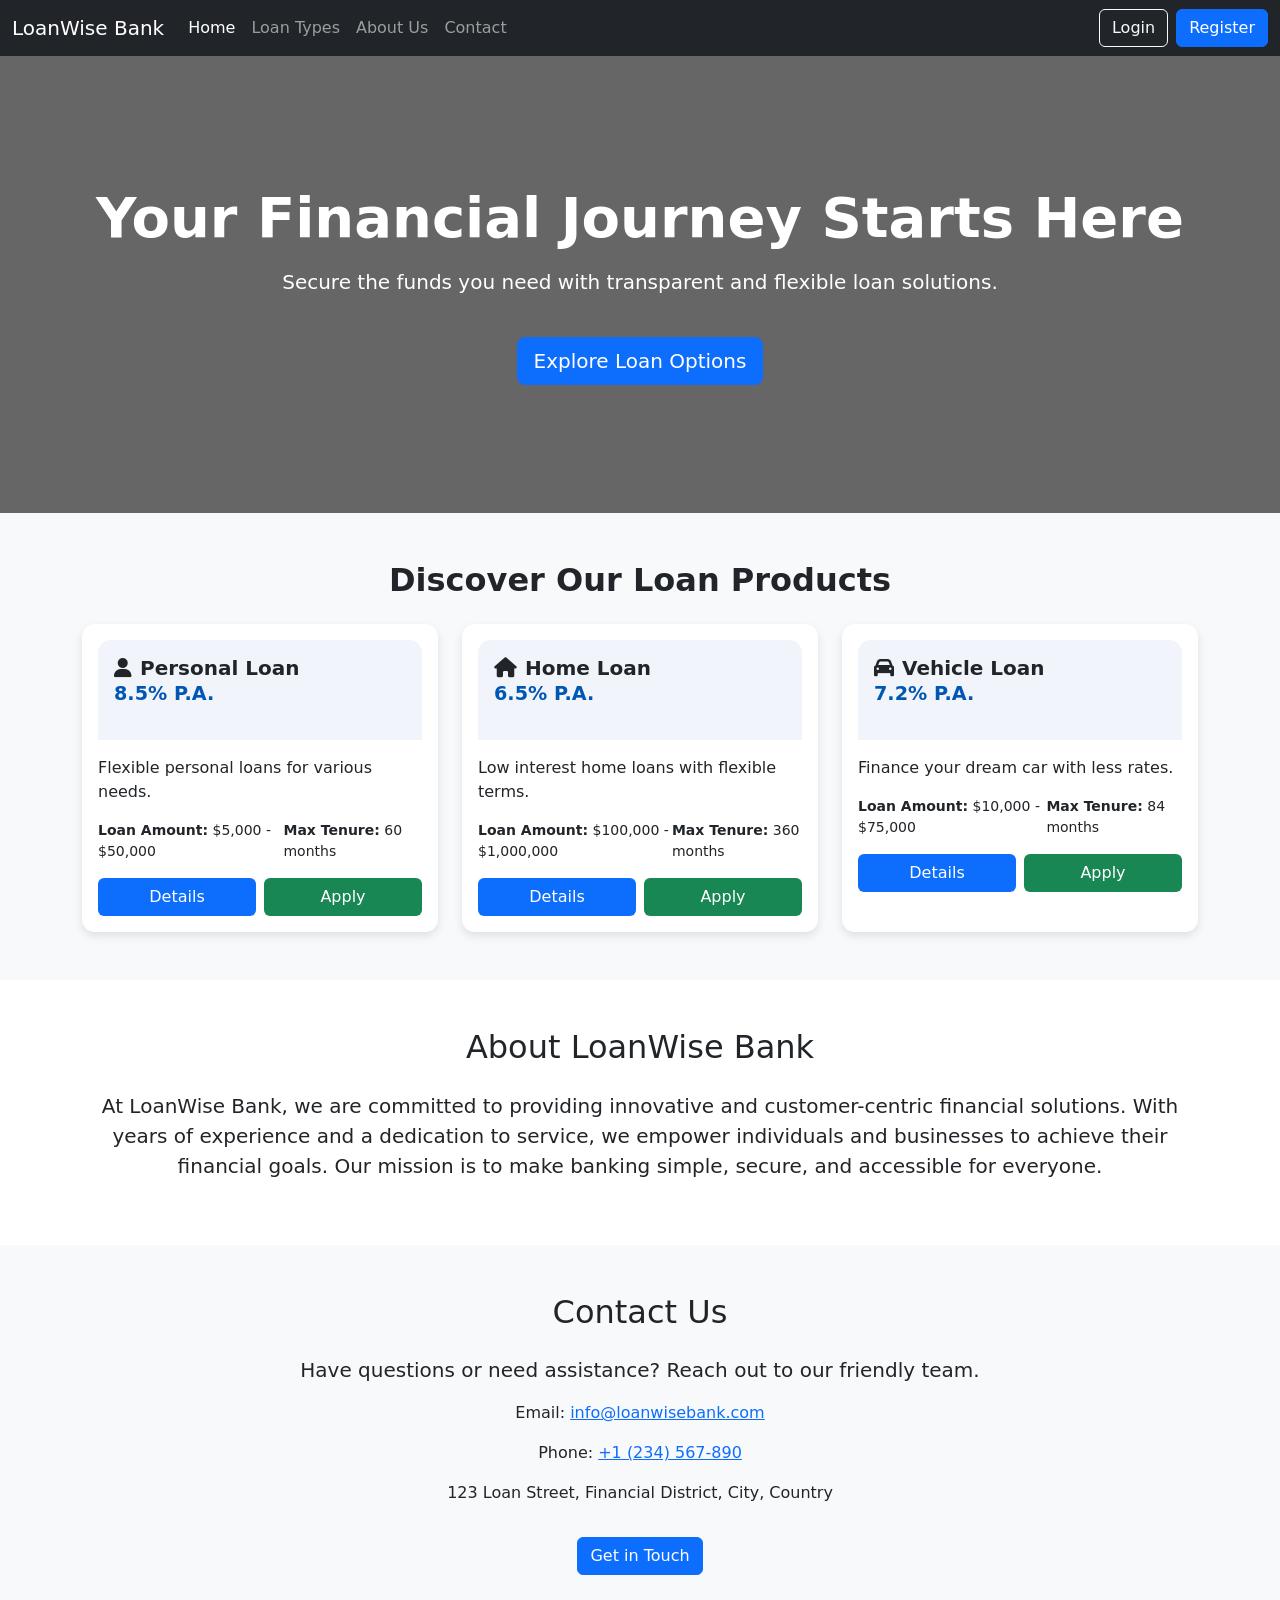
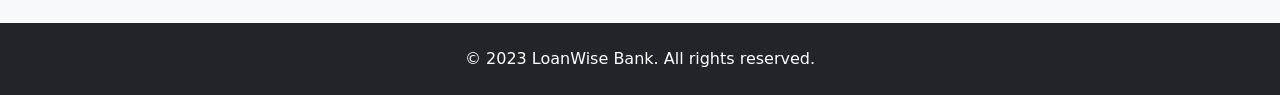
==== src/main/webapp/pages/index.html @ c98e3f71 "Validated Email While Registering with old Email" ====
<!DOCTYPE html>
<html lang="en">
<head>
    <meta charset="UTF-8">
    <meta name="viewport" content="width=device-width, initial-scale=1.0">
    <title>Bank Loan Management - Your Trusted Partner</title>
    <link href="https://cdn.jsdelivr.net/npm/bootstrap@5.3.0/dist/css/bootstrap.min.css" rel="stylesheet">
    <link rel="stylesheet" href="https://cdnjs.cloudflare.com/ajax/libs/font-awesome/6.4.0/css/all.min.css">
    <link rel="stylesheet" href="path/to/your/font-awesome-folder/css/all.min.css">
    <style>
        .hero-section {
            background: linear-gradient(rgba(0,0,0,0.6), rgba(0,0,0,0.6)), url('https://source.unsplash.com/1600x900/?bank,money,loan') no-repeat center center/cover;
            color: white;
            padding: 8rem 0;
            text-align: center;
        }
        .loan-card {
            border-radius: 0.8rem;
            box-shadow: 0 4px 10px rgba(0,0,0,0.1);
        }
        .loan-header {
            background: #f1f5fb;
            padding: 1rem;
            border-radius: 0.8rem 0.8rem 0 0;
        }
        .loan-header h5 {
            margin: 0;
            font-weight: bold;
        }
        .loan-rate {
            font-size: 1.2rem;
            font-weight: 600;
            color: #0056b3;
        }
        .btn-details {
            background: #0d6efd;
            color: white;
        }
        .btn-apply {
            background: #198754;
            color: white;
        }
        .modal-header {
            background: #f1f5fb;
            border-bottom: none;
        }
        .modal-title {
            font-weight: 600;
        }
        .section-title {
            font-size: 1rem;
            font-weight: 600;
            margin-top: 1rem;
            color: #0056b3;
        }
        .list-unstyled li::before {
            content: "✓ ";
            color: #198754;
            font-weight: bold;
        }
    </style>
</head>
<body>

<nav class="navbar navbar-expand-lg navbar-dark bg-dark">
    <div class="container-fluid">
        <a class="navbar-brand" href="#">LoanWise Bank</a>
        <button class="navbar-toggler" type="button" data-bs-toggle="collapse" data-bs-target="#navbarNav" aria-controls="navbarNav" aria-expanded="false" aria-label="Toggle navigation">
            <span class="navbar-toggler-icon"></span>
        </button>
        <div class="collapse navbar-collapse" id="navbarNav">
            <ul class="navbar-nav me-auto mb-2 mb-lg-0">
                <li class="nav-item">
                    <a class="nav-link active" aria-current="page" href="#">Home</a>
                </li>
                <li class="nav-item">
                    <a class="nav-link" href="#loan-types">Loan Types</a>
                </li>
                <li class="nav-item">
                    <a class="nav-link" href="#about-us">About Us</a>
                </li>
                <li class="nav-item">
                    <a class="nav-link" href="#contact">Contact</a>
                </li>
            </ul>
            <div class="d-flex">
                <button class="btn btn-outline-light me-2" type="button" onclick="location.href='/login'">Login</button>
                <button class="btn btn-primary" type="button" onclick="location.href='/register'">Register</button>
            </div>
        </div>
    </div>
</nav>

<section class="hero-section">
    <div class="container">
        <h1 class="display-4 fw-bold">Your Financial Journey Starts Here</h1>
        <p class="lead mt-3">Secure the funds you need with transparent and flexible loan solutions.</p>
        <a href="#loan-types" class="btn btn-primary btn-lg mt-4">Explore Loan Options</a>
    </div>
</section>

<section id="loan-types" class="py-5 bg-light">
    <div class="container">
        <h2 class="text-center mb-4 fw-bold">Discover Our Loan Products</h2>
        <div class="row g-4">

            <div class="col-md-4">
                <div class="loan-card bg-white p-3 h-100">
                    <div class="loan-header">
                        <h5><i class="fas fa-user me-2"></i>Personal Loan</h5>
                        <p class="loan-rate">8.5% P.A.</p>
                    </div>
                    <p class="mt-3">Flexible personal loans for various needs.</p>
                    <div class="d-flex justify-content-between">
                        <small><strong>Loan Amount:</strong> $5,000 - $50,000</small>
                        <small><strong>Max Tenure:</strong> 60 months</small>
                    </div>
                    <div class="mt-3 d-flex gap-2">
                        <button class="btn btn-details w-50" data-bs-toggle="modal" data-bs-target="#personalLoanModal">Details</button>
                        <button class="btn btn-apply w-50" onclick="(location.href='/login')">Apply</button>
                    </div>
                </div>
            </div>

            <div class="col-md-4">
                <div class="loan-card bg-white p-3 h-100">
                    <div class="loan-header">
                        <h5><i class="fas fa-home me-2"></i>Home Loan</h5>
                        <p class="loan-rate">6.5% P.A.</p>
                    </div>
                    <p class="mt-3">Low interest home loans with flexible terms.</p>
                    <div class="d-flex justify-content-between">
                        <small><strong>Loan Amount:</strong> $100,000 - $1,000,000</small>
                        <small><strong>Max Tenure:</strong> 360 months</small>
                    </div>
                    <div class="mt-3 d-flex gap-2">
                        <button class="btn btn-details w-50" data-bs-toggle="modal" data-bs-target="#homeLoanModal">Details</button>
                        <button class="btn btn-apply w-50" onclick="(location.href='/login')">Apply</button>
                    </div>
                </div>
            </div>

            <div class="col-md-4">
                <div class="loan-card bg-white p-3 h-100">
                    <div class="loan-header">
                        <h5><i class="fas fa-car me-2"></i>Vehicle Loan</h5>
                        <p class="loan-rate">7.2% P.A.</p>
                    </div>
                    <p class="mt-3">Finance your dream car with less rates.</p>
                    <div class="d-flex justify-content-between">
                        <small><strong>Loan Amount:</strong> $10,000 - $75,000</small>
                        <small><strong>Max Tenure:</strong> 84 months</small>
                    </div>
                    <div class="mt-3 d-flex gap-2">
                        <button class="btn btn-details w-50" data-bs-toggle="modal" data-bs-target="#vehicleLoanModal">Details</button>
                        <button class="btn btn-apply w-50" onclick="(location.href='/login')">Apply</button>
                    </div>
                </div>
            </div>
        </div>
    </div>
</section>

<section id="about-us" class="py-5">
    <div class="container">
        <h2 class="text-center mb-4">About LoanWise Bank</h2>
        <p class="text-center lead">
            At LoanWise Bank, we are committed to providing innovative and customer-centric financial solutions. With years of experience and a dedication to service, we empower individuals and businesses to achieve their financial goals. Our mission is to make banking simple, secure, and accessible for everyone.
        </p>
    </div>
</section>

<section id="contact" class="py-5 bg-light">
    <div class="container">
        <h2 class="text-center mb-4">Contact Us</h2>
        <div class="row justify-content-center">
            <div class="col-md-8 text-center">
                <p class="lead">Have questions or need assistance? Reach out to our friendly team.</p>
                <p>Email: <a href="mailto:info@loanwisebank.com">info@loanwisebank.com</a></p>
                <p>Phone: <a href="tel:+1234567890">+1 (234) 567-890</a></p>
                <address>
                    123 Loan Street, Financial District, City, Country
                </address>
                <a href="#" class="btn btn-primary mt-3">Get in Touch</a>
            </div>
        </div>
    </div>
</section>

<footer class="bg-dark text-white text-center py-4">
    <div class="container">
        <p class="mb-0">&copy; 2023 LoanWise Bank. All rights reserved.</p>
    </div>
</footer>

<div class="modal fade" id="personalLoanModal" tabindex="-1" aria-hidden="true">
    <div class="modal-dialog modal-lg modal-dialog-centered">
        <div class="modal-content p-3">
            <div class="modal-header">
                <h5 class="modal-title">Personal Loan Details</h5>
                <button type="button" class="btn-close" data-bs-dismiss="modal"></button>
            </div>
            <div class="modal-body">
                <div class="row">
                    <div class="col-md-6">
                        <div class="card h-100">
                            <div class="card-header">
                                <h6><i class="fas fa-user me-2"></i>Personal Loan</h6>
                            </div>
                            <div class="card-body">
                                <h4 class="text-primary">8.5% per annum</h4>
                                <p class="text-muted">Flexible personal loans for various needs.</p>
                                <hr>
                                <div class="row">
                                    <div class="col-6">
                                        <strong>Min Amount:</strong><br>
                                        <span class="text-success">$5,000.00</span>
                                    </div>
                                    <div class="col-6">
                                        <strong>Max Amount:</strong><br>
                                        <span class="text-success">$50,000.00</span>
                                    </div>
                                </div>
                                <hr>
                                <div class="row">
                                    <div class="col-6">
                                        <strong>Max Tenure:</strong><br>
                                        <span class="text-info">60 months</span>
                                    </div>
                                    <div class="col-6">
                                        <strong>Processing Fee:</strong><br>
                                        <span class="text-warning">1% of loan amount</span>
                                    </div>
                                </div>
                            </div>
                        </div>
                    </div>
                    <div class="col-md-6">
                        <div class="card h-100">
                            <div class="card-header">
                                <h6><i class="fas fa-list-check me-2"></i>Features &amp; Benefits</h6>
                            </div>
                            <div class="card-body">
                                <div>
                                    <span>
                                        <i class="fa-solid fa-check" style="color: #198754;"></i>&nbsp; <span>Quick approval process</span>
                                    </span><br/>
                                    <span>
                                        <i class="fa-solid fa-check" style="color: #198754;"></i>&nbsp; <span>No collateral required</span>
                                    </span><br/>
                                    <span>
                                        <i class="fa-solid fa-check" style="color: #198754;"></i>&nbsp; <span>Flexible repayment options</span>
                                    </span><br/>
                                    <span>
                                        <i class="fa-solid fa-check" style="color: #198754;"></i>&nbsp; <span>Competitive interest rates</span>
                                    </span><br/>
                                </div>
                            </div>
                        </div>
                    </div>
                </div>
                <div class="row mt-3">
                    <div class="col-md-6">
                        <div class="card h-100">
                            <div class="card-header">
                                <h6><i class="fas fa-user-check me-2"></i>Eligibility Criteria</h6>
                            </div>
                            <div class="card-body">
                                <p>Minimum credit score 650, stable income required</p>
                                <div>
                                    <span>
                                        <i class="fas fa-check text-success me-2"></i>Age: 21-60 years
                                    </span><br/>
                                    <span>
                                        <i class="fas fa-check text-success me-2"></i>Good credit history
                                    </span>
                                </div>
                            </div>
                        </div>
                    </div>
                    <div class="col-md-6">
                        <div class="card h-100">
                            <div class="card-header">
                                <h6><i class="fas fa-file-alt me-2"></i>Required Documents</h6>
                            </div>
                            <div class="card-body">
                                <div>
                                    <span>
                                        <i class="fas fa-file text-info me-2"></i>Identity proof
                                    </span><br/>
                                    <span>
                                        <i class="fas fa-file text-info me-2"></i>Income documents
                                    </span><br/>
                                    <span>
                                        <i class="fas fa-file text-info me-2"></i>Bank statements
                                    </span><br/>
                                    <span>
                                        <i class="fas fa-file text-info me-2"></i>Address proof
                                    </span><br/>
                                </div>
                            </div>
                        </div>
                    </div>
                </div>
            </div>
            <div class="modal-footer">
                <button type="button" class="btn btn-secondary" data-bs-dismiss="modal">Close</button>
                <button type="button" class="btn btn-primary" onclick="(location.href='/login')">
                    <i class="fas fa-file-alt me-2"></i>Apply Now
                </button>
            </div>
        </div>
    </div>
</div>

<div class="modal fade" id="homeLoanModal" tabindex="-1" aria-hidden="true">
    <div class="modal-dialog modal-lg modal-dialog-centered">
        <div class="modal-content p-3">
            <div class="modal-header">
                <h5 class="modal-title">Home Loan Details</h5>
                <button type="button" class="btn-close" data-bs-dismiss="modal"></button>
            </div>
            <div class="modal-body">
                <div class="row">
                    <div class="col-md-6">
                        <div class="card h-100">
                            <div class="card-header">
                                <h6><i class="fas fa-home me-2"></i>Home Loan</h6>
                            </div>
                            <div class="card-body">
                                <h4 class="text-primary">6.5% per annum</h4>
                                <p class="text-muted">Low interest home loans with flexible terms</p>
                                <hr>
                                <div class="row">
                                    <div class="col-6">
                                        <strong>Min Amount:</strong><br>
                                        <span class="text-success">$100,000.00</span>
                                    </div>
                                    <div class="col-6">
                                        <strong>Max Amount:</strong><br>
                                        <span class="text-success">$1,000,000.00</span>
                                    </div>
                                </div>
                                <hr>
                                <div class="row">
                                    <div class="col-6">
                                        <strong>Max Tenure:</strong><br>
                                        <span class="text-info">360 months</span>
                                    </div>
                                    <div class="col-6">
                                        <strong>Processing Fee:</strong><br>
                                        <span class="text-warning">0.5% of loan amount</span>
                                    </div>
                                </div>
                            </div>
                        </div>
                    </div>
                    <div class="col-md-6">
                        <div class="card h-100">
                            <div class="card-header">
                                <h6><i class="fas fa-list-check me-2"></i>Features &amp; Benefits</h6>
                            </div>
                            <div class="card-body">
                                <div>
                                    <span>
                                        <i class="fas fa-check text-success me-2"></i>Tax benefits available
                                    </span><br/>
                                    
                                    <span>
                                        <i class="fas fa-check text-success me-2"></i>Long repayment tenure
                                    </span><br/>
                                    
                                    <span>
                                        <i class="fas fa-check text-success me-2"></i>Property insurance included
                                    </span><br/>

                                    <span>
                                        <i class="fas fa-check text-success me-2"></i>Top-up loan facility
                                    </span><br/>
                                </div>
                            </div>
                        </div>
                    </div>
                </div>
                <div class="row mt-3">
                    <div class="col-md-6">
                        <div class="card h-100">
                            <div class="card-header">
                                <h6><i class="fas fa-user-check me-2"></i>Eligibility Criteria</h6>
                            </div>
                            <div class="card-body">
                                <p>Minimum credit score 700, property evaluation required</p>
                                <div>
                                    <span>
                                        <i class="fas fa-check text-success me-2"></i>Age: 21-65 years
                                    </span><br/>

                                    <span>
                                        <i class="fas fa-check text-success me-2"></i>Regular source of income
                                    </span><br/>
                                    
                                    <span>
                                        <i class="fas fa-check text-success me-2"></i>Good credit history
                                    </span><br/>
                                </div>
                            </div>
                        </div>
                    </div>
                    <div class="col-md-6">
                        <div class="card h-100">
                            <div class="card-header">
                                <h6><i class="fas fa-file-alt me-2"></i>Required Documents</h6>
                            </div>
                            <div class="card-body">
                                <div>
                                    <span>
                                        <i class="fas fa-file text-info me-2"></i>Identity and address proof
                                    </span><br/>

                                    <span>
                                        <i class="fas fa-file text-info me-2"></i>Income documents
                                    </span><br/>
                                    
                                    <span>
                                        <i class="fas fa-file text-info me-2"></i>Property documents
                                    </span><br/>
                                    
                                    <span>
                                        <i class="fas fa-file text-info me-2"></i>Bank statements (6 months)
                                    </span><br/>
                                    
                                    <span>
                                        <i class="fas fa-file text-info me-2"></i>Property valuation report
                                    </span><br/>
                                </div>
                            </div>
                        </div>
                    </div>
                </div>
            </div>
            <div class="modal-footer">
                <button type="button" class="btn btn-secondary" data-bs-dismiss="modal">Close</button>
                <button type="button" class="btn btn-primary" onclick="(location.href='/login')">
                    <i class="fas fa-file-alt me-2"></i>Apply Now
                </button>
            </div>
        </div>
    </div>
</div>

<div class="modal fade" id="vehicleLoanModal" tabindex="-1" aria-hidden="true">
    <div class="modal-dialog modal-lg modal-dialog-centered">
        <div class="modal-content p-3">
            <div class="modal-header">
                <h5 class="modal-title">Vehicle Loan Details</h5>
                <button type="button" class="btn-close" data-bs-dismiss="modal"></button>
            </div>
            <div class="modal-body">
                <div class="row">
                    <div class="col-md-6">
                        <div class="card h-100">
                            <div class="card-header">
                                <h6><i class="fas fa-car me-2"></i>Vehicle Loan</h6>
                            </div>
                            <div class="card-body">
                                <h4 class="text-primary">7.2% per annum</h4>
                                <p class="text-muted">Finance your dream car with less rates.</p>
                                <hr>
                                <div class="row">
                                    <div class="col-6">
                                        <strong>Min Amount:</strong><br>
                                        <span class="text-success">$10,000.00</span>
                                    </div>
                                    <div class="col-6">
                                        <strong>Max Amount:</strong><br>
                                        <span class="text-success">$75,000.00</span>
                                    </div>
                                </div>
                                <hr>
                                <div class="row">
                                    <div class="col-6">
                                        <strong>Max Tenure:</strong><br>
                                        <span class="text-info">84 months</span>
                                    </div>
                                    <div class="col-6">
                                        <strong>Processing Fee:</strong><br>
                                        <span class="text-warning">0.75% of loan amount</span>
                                    </div>
                                </div>
                            </div>
                        </div>
                    </div>
                    <div class="col-md-6">
                        <div class="card h-100">
                            <div class="card-header">
                                <h6><i class="fas fa-list-check me-2"></i>Features &amp; Benefits</h6>
                            </div>
                            <div class="card-body">
                                <div>
                                    <span>
                                        <i class="fas fa-check text-success me-2"></i>Up to 90% financing
                                    </span><br/>

                                    <span>
                                        <i class="fas fa-check text-success me-2"></i>Quick processing
                                    </span><br/>

                                    <span>
                                        <i class="fas fa-check text-success me-2"></i>Insurance tie-ups
                                    </span><br/>

                                    <span>
                                        <i class="fas fa-check text-success me-2"></i>Flexible down payment
                                    </span><br/>
                                </div>
                            </div>
                        </div>
                    </div>
                </div>
                <div class="row mt-3">
                    <div class="col-md-6">
                        <div class="card h-100">
                            <div class="card-header">
                                <h6><i class="fas fa-user-check me-2"></i>Eligibility Criteria</h6>
                            </div>
                            <div class="card-body">
                                <p>Minimum credit score 600, stable employment required</p>
                                <div>
                                    <span>
                                        <i class="fas fa-check text-success me-2"></i>Valid driving license
                                    </span><br/>
                                    
                                    <span>
                                        <i class="fas fa-check text-success me-2"></i>Good repayment history
                                    </span><br/>
                                </div>
                            </div>
                        </div>
                    </div>
                    <div class="col-md-6">
                        <div class="card h-100">
                            <div class="card-header">
                                <h6><i class="fas fa-file-alt me-2"></i>Required Documents</h6>
                            </div>
                            <div class="card-body">
                                <div>
                                    <span>
                                        <i class="fas fa-file text-info me-2"></i>Identity proof
                                    </span><br/>
                                    
                                    <span>
                                        <i class="fas fa-file text-info me-2"></i>Vehicle documents
                                    </span><br/>

                                    <span>
                                        <i class="fas fa-file text-info me-2"></i>Income proof
                                    </span><br/>
                                    
                                    <span>
                                        <i class="fas fa-file text-info me-2"></i>Bank statements
                                    </span><br/>
                                </div>
                            </div>
                        </div>
                    </div>
                </div>
            </div>
            <div class="modal-footer">
                <button type="button" class="btn btn-secondary" data-bs-dismiss="modal">Close</button>
                <button type="button" class="btn btn-primary" onclick="(location.href='/login')">
                    <i class="fas fa-file-alt me-2"></i>Apply Now
                </button>
            </div>
        </div>
    </div>
</div>

<script src="https://cdn.jsdelivr.net/npm/bootstrap@5.3.0/dist/js/bootstrap.bundle.min.js"></script>
</body>
</html>
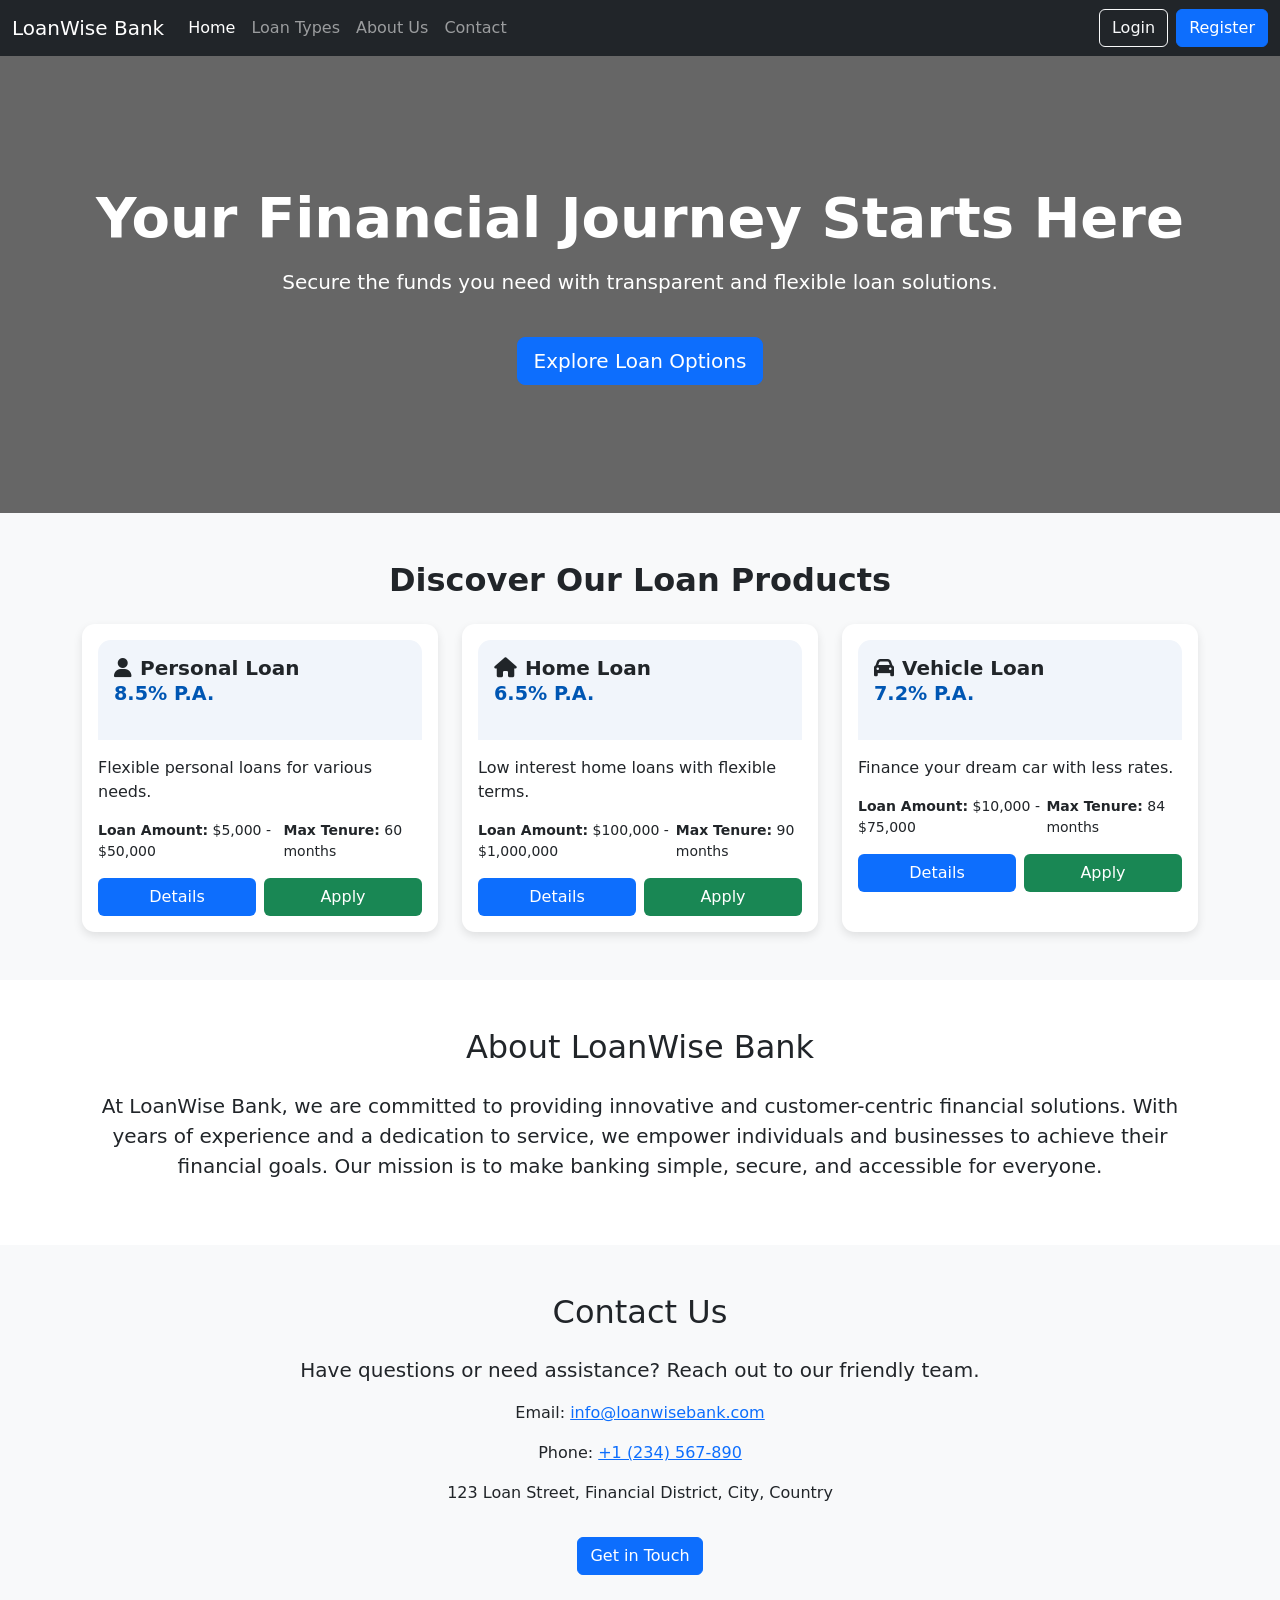
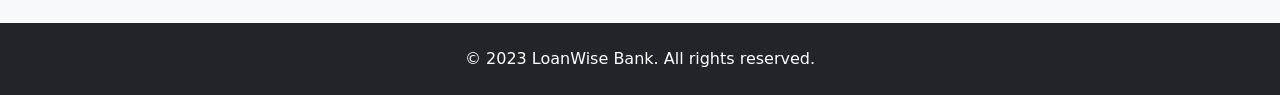
==== commit 80f63c41: "Changed input:text => input:email in login.html" ====
--- a/src/main/webapp/pages/index.html
+++ b/src/main/webapp/pages/index.html
@@ -6,7 +6,6 @@
     <title>Bank Loan Management - Your Trusted Partner</title>
     <link href="https://cdn.jsdelivr.net/npm/bootstrap@5.3.0/dist/css/bootstrap.min.css" rel="stylesheet">
     <link rel="stylesheet" href="https://cdnjs.cloudflare.com/ajax/libs/font-awesome/6.4.0/css/all.min.css">
-    <link rel="stylesheet" href="path/to/your/font-awesome-folder/css/all.min.css">
     <style>
         .hero-section {
             background: linear-gradient(rgba(0,0,0,0.6), rgba(0,0,0,0.6)), url('https://source.unsplash.com/1600x900/?bank,money,loan') no-repeat center center/cover;
@@ -131,7 +130,7 @@
                     <p class="mt-3">Low interest home loans with flexible terms.</p>
                     <div class="d-flex justify-content-between">
                         <small><strong>Loan Amount:</strong> $100,000 - $1,000,000</small>
-                        <small><strong>Max Tenure:</strong> 360 months</small>
+                        <small><strong>Max Tenure:</strong> 90 months</small>
                     </div>
                     <div class="mt-3 d-flex gap-2">
                         <button class="btn btn-details w-50" data-bs-toggle="modal" data-bs-target="#homeLoanModal">Details</button>
@@ -345,7 +344,7 @@
                                 <div class="row">
                                     <div class="col-6">
                                         <strong>Max Tenure:</strong><br>
-                                        <span class="text-info">360 months</span>
+                                        <span class="text-info">90 months</span>
                                     </div>
                                     <div class="col-6">
                                         <strong>Processing Fee:</strong><br>
@@ -574,7 +573,6 @@
         </div>
     </div>
 </div>
-
 <script src="https://cdn.jsdelivr.net/npm/bootstrap@5.3.0/dist/js/bootstrap.bundle.min.js"></script>
 </body>
 </html>
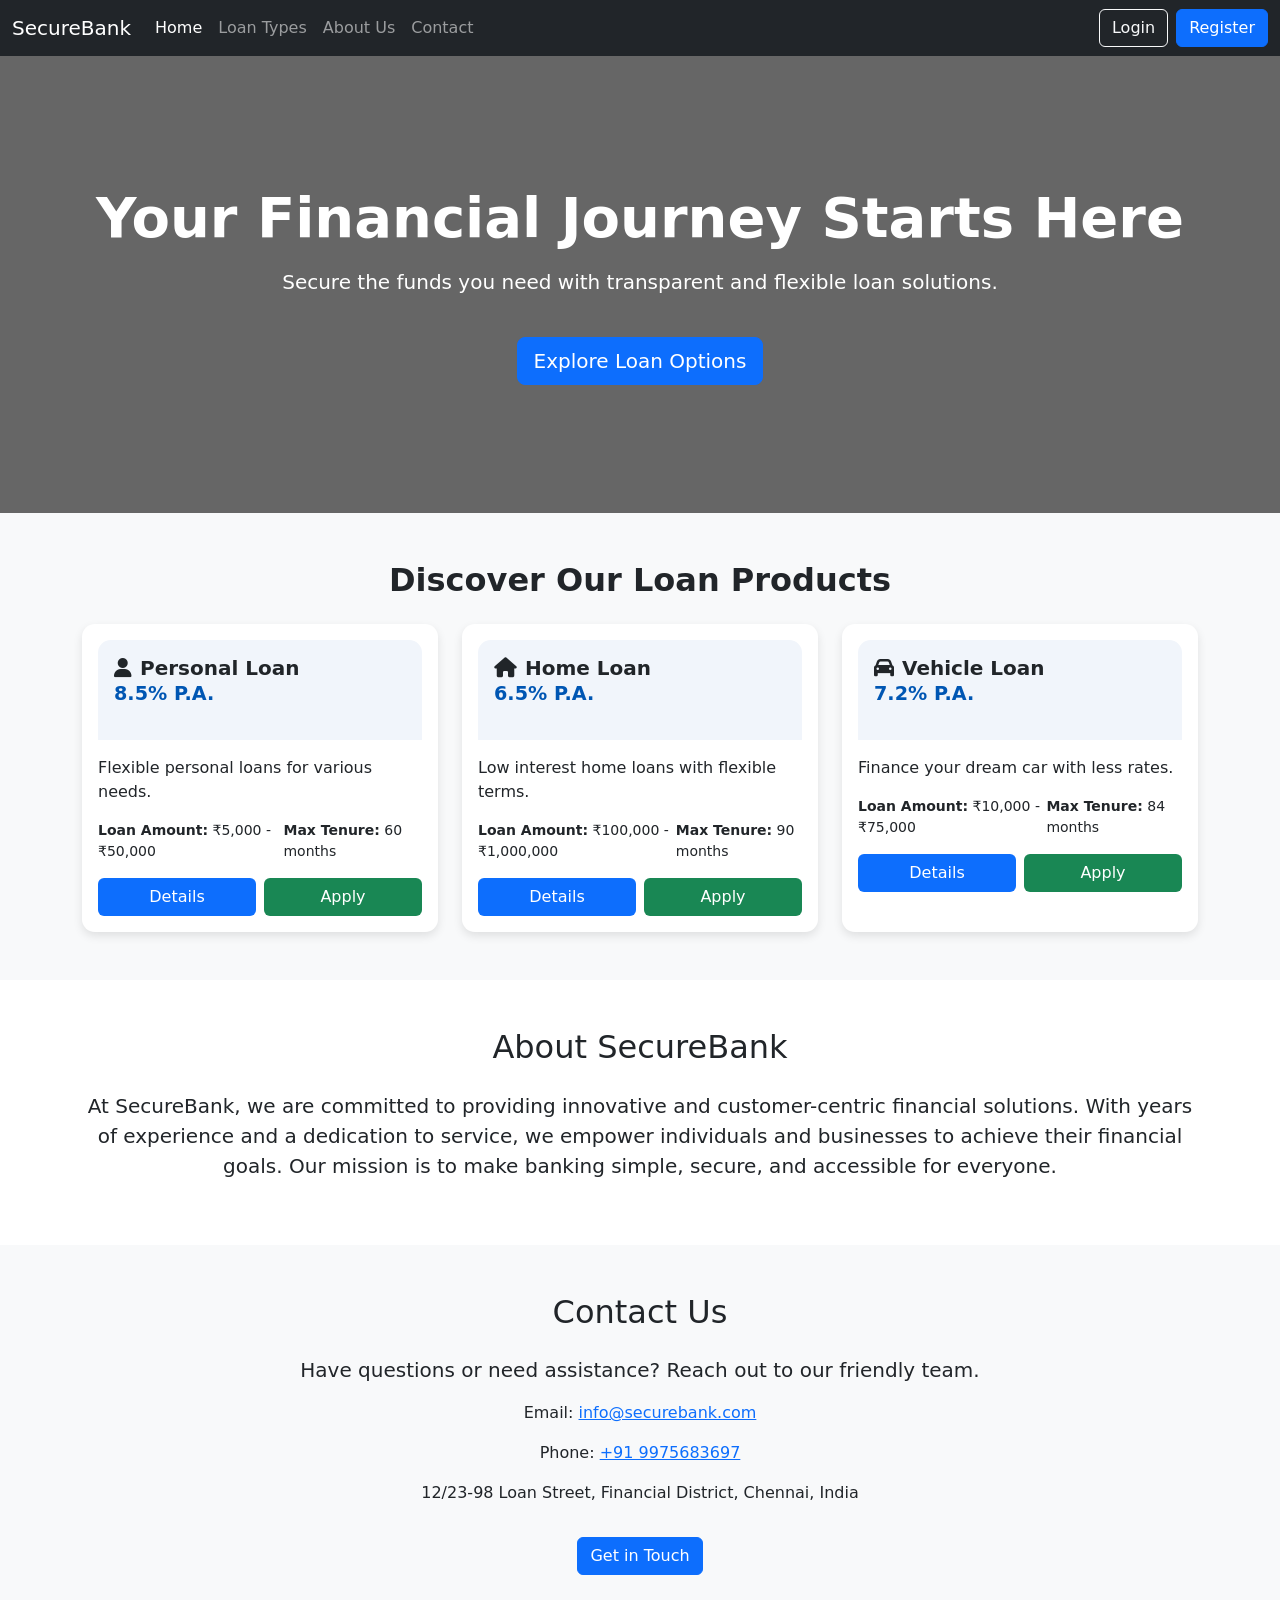
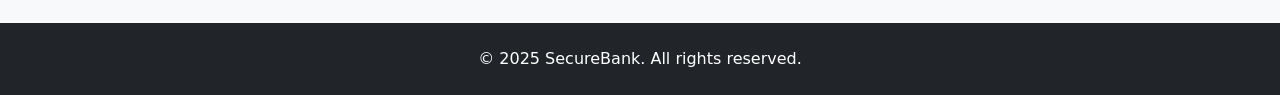
==== commit 2e219274: "Update index.html" ====
--- a/src/main/webapp/pages/index.html
+++ b/src/main/webapp/pages/index.html
@@ -63,7 +63,7 @@
 
 <nav class="navbar navbar-expand-lg navbar-dark bg-dark">
     <div class="container-fluid">
-        <a class="navbar-brand" href="#">LoanWise Bank</a>
+        <a class="navbar-brand" href="#">SecureBank</a>
         <button class="navbar-toggler" type="button" data-bs-toggle="collapse" data-bs-target="#navbarNav" aria-controls="navbarNav" aria-expanded="false" aria-label="Toggle navigation">
             <span class="navbar-toggler-icon"></span>
         </button>
@@ -111,7 +111,7 @@
                     </div>
                     <p class="mt-3">Flexible personal loans for various needs.</p>
                     <div class="d-flex justify-content-between">
-                        <small><strong>Loan Amount:</strong> $5,000 - $50,000</small>
+                        <small><strong>Loan Amount:</strong> ₹5,000 - ₹50,000</small>
                         <small><strong>Max Tenure:</strong> 60 months</small>
                     </div>
                     <div class="mt-3 d-flex gap-2">
@@ -129,7 +129,7 @@
                     </div>
                     <p class="mt-3">Low interest home loans with flexible terms.</p>
                     <div class="d-flex justify-content-between">
-                        <small><strong>Loan Amount:</strong> $100,000 - $1,000,000</small>
+                        <small><strong>Loan Amount:</strong> ₹100,000 - ₹1,000,000</small>
                         <small><strong>Max Tenure:</strong> 90 months</small>
                     </div>
                     <div class="mt-3 d-flex gap-2">
@@ -147,7 +147,7 @@
                     </div>
                     <p class="mt-3">Finance your dream car with less rates.</p>
                     <div class="d-flex justify-content-between">
-                        <small><strong>Loan Amount:</strong> $10,000 - $75,000</small>
+                        <small><strong>Loan Amount:</strong> ₹10,000 - ₹75,000</small>
                         <small><strong>Max Tenure:</strong> 84 months</small>
                     </div>
                     <div class="mt-3 d-flex gap-2">
@@ -162,9 +162,9 @@
 
 <section id="about-us" class="py-5">
     <div class="container">
-        <h2 class="text-center mb-4">About LoanWise Bank</h2>
+        <h2 class="text-center mb-4">About SecureBank</h2>
         <p class="text-center lead">
-            At LoanWise Bank, we are committed to providing innovative and customer-centric financial solutions. With years of experience and a dedication to service, we empower individuals and businesses to achieve their financial goals. Our mission is to make banking simple, secure, and accessible for everyone.
+            At SecureBank, we are committed to providing innovative and customer-centric financial solutions. With years of experience and a dedication to service, we empower individuals and businesses to achieve their financial goals. Our mission is to make banking simple, secure, and accessible for everyone.
         </p>
     </div>
 </section>
@@ -175,10 +175,10 @@
         <div class="row justify-content-center">
             <div class="col-md-8 text-center">
                 <p class="lead">Have questions or need assistance? Reach out to our friendly team.</p>
-                <p>Email: <a href="mailto:info@loanwisebank.com">info@loanwisebank.com</a></p>
-                <p>Phone: <a href="tel:+1234567890">+1 (234) 567-890</a></p>
+                <p>Email: <a href="mailto:info@securebank.com">info@securebank.com</a></p>
+                <p>Phone: <a href="tel:+1234567890">+91 9975683697</a></p>
                 <address>
-                    123 Loan Street, Financial District, City, Country
+                    12/23-98 Loan Street, Financial District, Chennai, India
                 </address>
                 <a href="#" class="btn btn-primary mt-3">Get in Touch</a>
             </div>
@@ -188,7 +188,7 @@
 
 <footer class="bg-dark text-white text-center py-4">
     <div class="container">
-        <p class="mb-0">&copy; 2023 LoanWise Bank. All rights reserved.</p>
+        <p class="mb-0">&copy; 2025 SecureBank. All rights reserved.</p>
     </div>
 </footer>
 
@@ -213,11 +213,11 @@
                                 <div class="row">
                                     <div class="col-6">
                                         <strong>Min Amount:</strong><br>
-                                        <span class="text-success">$5,000.00</span>
+                                        <span class="text-success">₹5,000.00</span>
                                     </div>
                                     <div class="col-6">
                                         <strong>Max Amount:</strong><br>
-                                        <span class="text-success">$50,000.00</span>
+                                        <span class="text-success">₹50,000.00</span>
                                     </div>
                                 </div>
                                 <hr>
@@ -333,11 +333,11 @@
                                 <div class="row">
                                     <div class="col-6">
                                         <strong>Min Amount:</strong><br>
-                                        <span class="text-success">$100,000.00</span>
+                                        <span class="text-success">₹100,000.00</span>
                                     </div>
                                     <div class="col-6">
                                         <strong>Max Amount:</strong><br>
-                                        <span class="text-success">$1,000,000.00</span>
+                                        <span class="text-success">₹1,000,000.00</span>
                                     </div>
                                 </div>
                                 <hr>
@@ -468,11 +468,11 @@
                                 <div class="row">
                                     <div class="col-6">
                                         <strong>Min Amount:</strong><br>
-                                        <span class="text-success">$10,000.00</span>
+                                        <span class="text-success">₹10,000.00</span>
                                     </div>
                                     <div class="col-6">
                                         <strong>Max Amount:</strong><br>
-                                        <span class="text-success">$75,000.00</span>
+                                        <span class="text-success">₹75,000.00</span>
                                     </div>
                                 </div>
                                 <hr>
@@ -575,4 +575,4 @@
 </div>
 <script src="https://cdn.jsdelivr.net/npm/bootstrap@5.3.0/dist/js/bootstrap.bundle.min.js"></script>
 </body>
-</html>+</html>
